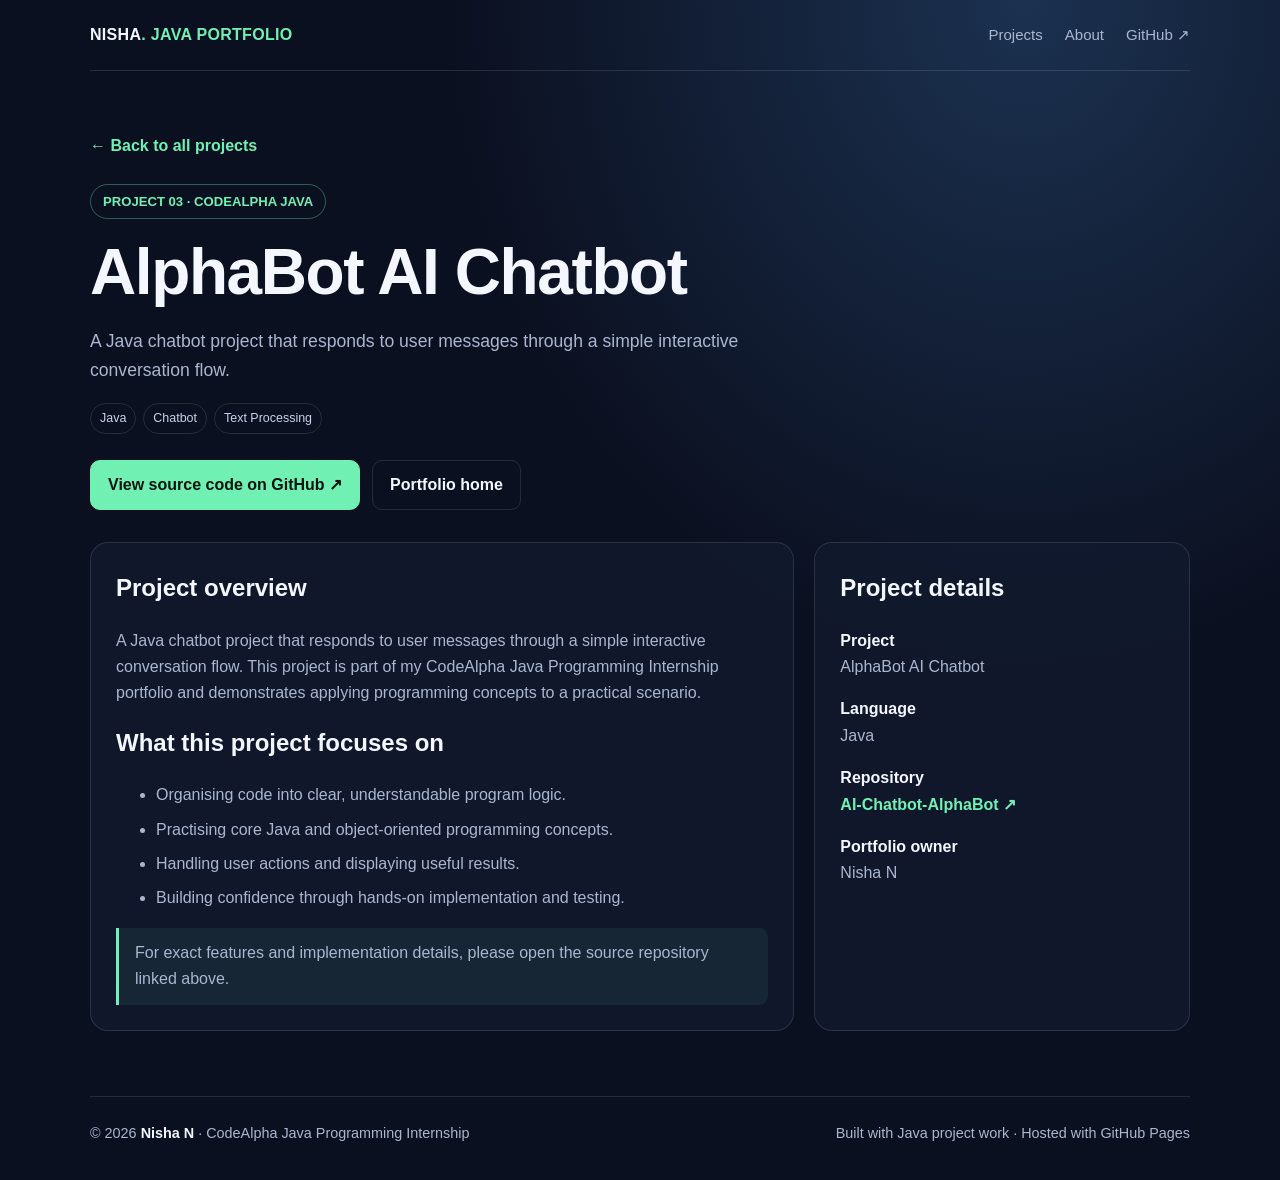
==== alphabot-chatbot.html @ f7e3fd38 "Add files via upload" ====
<!doctype html><html lang="en"><head><meta charset="utf-8"><meta name="viewport" content="width=device-width, initial-scale=1"><meta name="description" content="AlphaBot AI Chatbot - Nisha N's CodeAlpha Java project."><title>AlphaBot AI Chatbot | Nisha N</title><link rel="stylesheet" href="style.css"></head><body><header class="wrap nav"><a class="brand" href="index.html">NISHA<span>.</span> <span>JAVA PORTFOLIO</span></a><nav class="navlinks"><a href="index.html#projects">Projects</a><a href="index.html#about">About</a><a href="https://github.com/nishaediga193-tech" target="_blank" rel="noopener">GitHub ↗</a></nav></header><main class="wrap"><section class="detailhero"><a class="back" href="index.html">← Back to all projects</a><div style="margin-top:24px"><span class="eyebrow">PROJECT 03 · CODEALPHA JAVA</span></div><h1>AlphaBot AI Chatbot</h1><p class="lead">A Java chatbot project that responds to user messages through a simple interactive conversation flow.</p><div class="tags"><span class="tag">Java</span><span class="tag">Chatbot</span><span class="tag">Text Processing</span></div><div class="actions"><a class="btn" href="https://github.com/nishaediga193-tech/AI-Chatbot-AlphaBot" target="_blank" rel="noopener">View source code on GitHub ↗</a><a class="btn secondary" href="index.html#projects">Portfolio home</a></div></section><section class="detailgrid"><article class="panel"><h2>Project overview</h2><p class="muted">A Java chatbot project that responds to user messages through a simple interactive conversation flow. This project is part of my CodeAlpha Java Programming Internship portfolio and demonstrates applying programming concepts to a practical scenario.</p><h2>What this project focuses on</h2><ul><li>Organising code into clear, understandable program logic.</li><li>Practising core Java and object-oriented programming concepts.</li><li>Handling user actions and displaying useful results.</li><li>Building confidence through hands-on implementation and testing.</li></ul><div class="notice">For exact features and implementation details, please open the source repository linked above.</div></article><aside class="panel"><h2>Project details</h2><p><strong>Project</strong><br><span class="muted">AlphaBot AI Chatbot</span></p><p><strong>Language</strong><br><span class="muted">Java</span></p><p><strong>Repository</strong><br><a class="textlink" href="https://github.com/nishaediga193-tech/AI-Chatbot-AlphaBot" target="_blank" rel="noopener">AI-Chatbot-AlphaBot ↗</a></p><p><strong>Portfolio owner</strong><br><span class="muted">Nisha N</span></p></aside></section></main><footer class="wrap footer"><div>© 2026 <strong>Nisha N</strong> · CodeAlpha Java Programming Internship</div><div>Built with Java project work · Hosted with GitHub Pages</div></footer></body></html>
---- style.css ----
:root{--bg:#0b1020;--panel:#121a2f;--panel2:#18233d;--text:#f4f7ff;--muted:#aab6d0;--green:#70f0b2;--blue:#8bb7ff;--line:rgba(255,255,255,.11)}*{box-sizing:border-box}html{scroll-behavior:smooth}body{margin:0;background:radial-gradient(ellipse at 80% 0%,#1b3150 0,transparent 40%),var(--bg);color:var(--text);font-family:Inter,Segoe UI,Arial,sans-serif;line-height:1.65}a{color:inherit;text-decoration:none}.wrap{width:min(1100px,92%);margin:auto}.nav{display:flex;justify-content:space-between;align-items:center;padding:22px 0;border-bottom:1px solid var(--line);gap:20px}.brand{font-weight:800;letter-spacing:.3px}.brand span{color:var(--green)}.navlinks{display:flex;gap:22px;color:var(--muted);font-size:.94rem}.navlinks a:hover,.textlink:hover{color:var(--green)}.hero{padding:78px 0 55px;max-width:850px}.eyebrow{display:inline-flex;align-items:center;gap:8px;border:1px solid rgba(112,240,178,.35);color:var(--green);padding:6px 12px;border-radius:99px;font-size:.82rem;font-weight:700}.hero h1{font-size:clamp(2.5rem,6vw,4.8rem);line-height:1.08;letter-spacing:-2px;margin:22px 0}.gradient{background:linear-gradient(90deg,var(--green),var(--blue));-webkit-background-clip:text;background-clip:text;color:transparent}.hero p,.lead{font-size:1.1rem;color:var(--muted);max-width:720px}.actions{display:flex;flex-wrap:wrap;gap:12px;margin-top:26px}.btn{display:inline-flex;align-items:center;justify-content:center;padding:11px 17px;border-radius:10px;background:var(--green);color:#07140f;font-weight:800;border:1px solid var(--green)}.btn.secondary{background:transparent;color:var(--text);border-color:var(--line)}.section{padding:35px 0 65px}.sectionhead{display:flex;justify-content:space-between;align-items:end;gap:18px;margin-bottom:22px}.section h2{font-size:1.8rem;margin:0}.muted{color:var(--muted)}.grid{display:grid;grid-template-columns:repeat(2,minmax(0,1fr));gap:18px}.card{padding:25px;border:1px solid var(--line);border-radius:18px;background:linear-gradient(145deg,rgba(24,35,61,.92),rgba(18,26,47,.92));transition:transform .2s,border-color .2s}.card:hover{transform:translateY(-4px);border-color:rgba(112,240,178,.5)}.num{font-size:.8rem;color:var(--green);font-weight:800;letter-spacing:1px}.card h3{font-size:1.35rem;margin:9px 0}.card p{color:var(--muted);margin:0 0 17px}.tags{display:flex;flex-wrap:wrap;gap:7px;margin:18px 0}.tag{font-size:.78rem;border:1px solid var(--line);border-radius:99px;padding:4px 9px;color:#c7d2e9}.textlink{color:var(--green);font-weight:700}.about{display:grid;grid-template-columns:1.1fr .9fr;gap:28px;align-items:start}.aboutbox{border:1px solid var(--line);border-radius:18px;padding:24px;background:rgba(18,26,47,.7)}.aboutbox h3{margin-top:0}.detailhero{padding:62px 0 32px}.detailhero h1{font-size:clamp(2.4rem,5vw,4rem);line-height:1.12;letter-spacing:-1.4px;margin:18px 0}.detailgrid{display:grid;grid-template-columns:1.5fr .8fr;gap:20px;padding-bottom:65px}.panel{border:1px solid var(--line);border-radius:18px;padding:25px;background:rgba(18,26,47,.82)}.panel h2{margin-top:0}.panel li{margin:8px 0;color:var(--muted)}.back{color:var(--green);font-weight:700}.notice{border-left:3px solid var(--green);padding:12px 16px;background:rgba(112,240,178,.07);color:var(--muted);border-radius:0 9px 9px 0}.footer{border-top:1px solid var(--line);padding:25px 0 35px;color:var(--muted);font-size:.9rem;display:flex;justify-content:space-between;gap:15px;flex-wrap:wrap}.footer strong{color:var(--text)}@media(max-width:720px){.nav{align-items:flex-start;flex-direction:column}.navlinks{gap:14px;flex-wrap:wrap}.hero{padding-top:52px}.grid,.about,.detailgrid{grid-template-columns:1fr}.sectionhead{align-items:start;flex-direction:column}.card,.panel{padding:21px}}
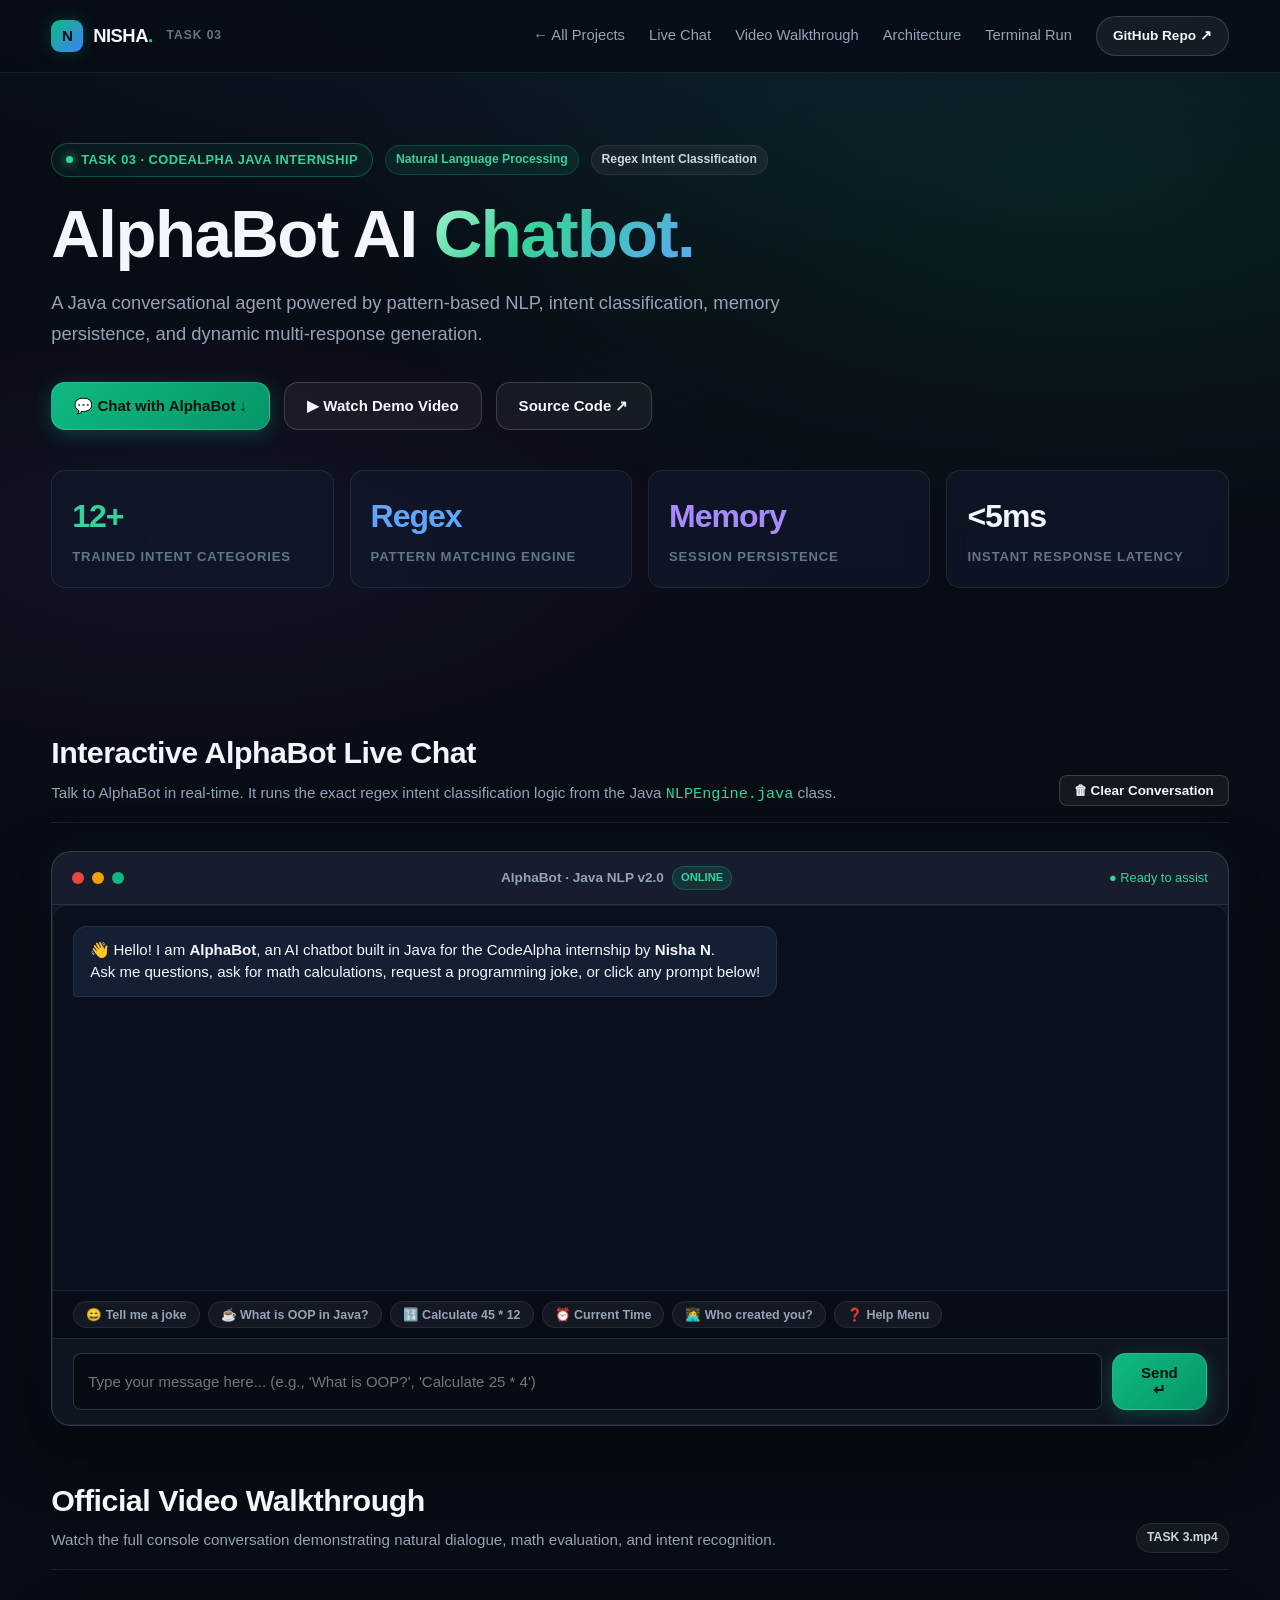
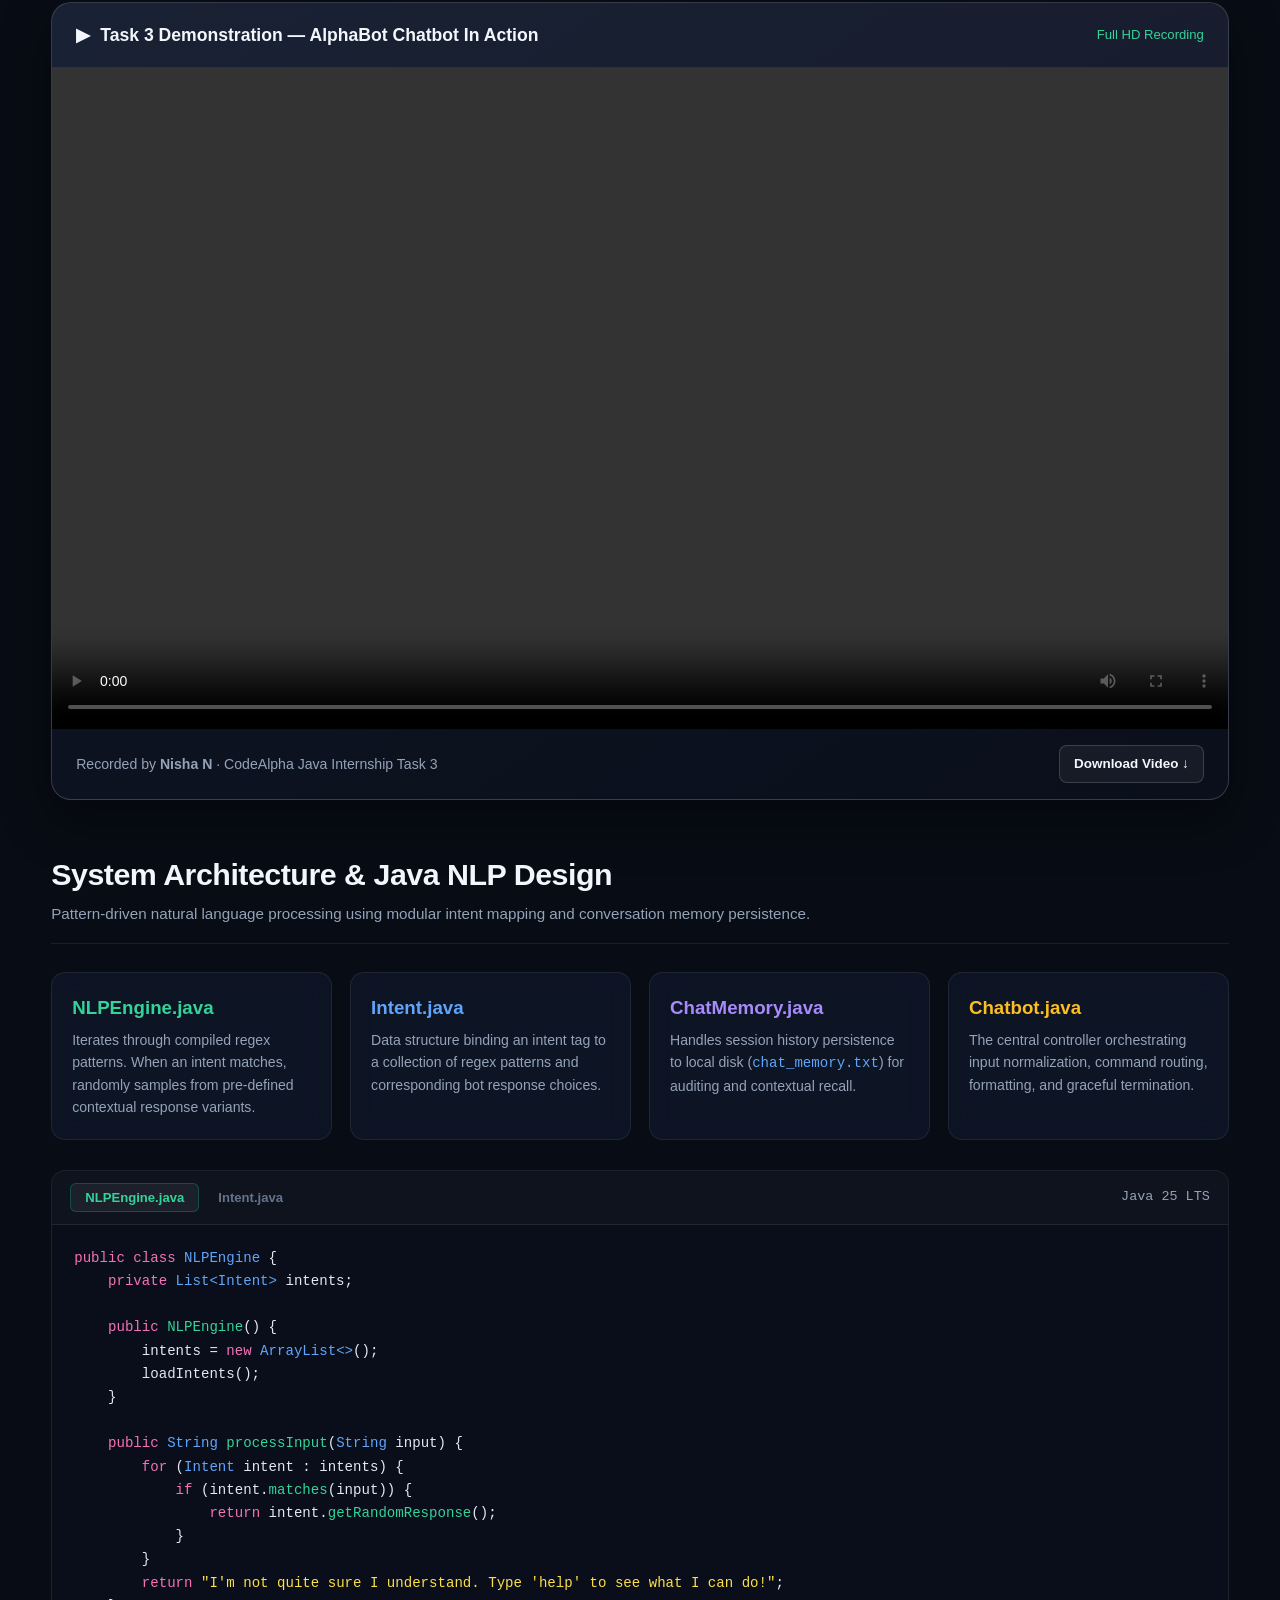
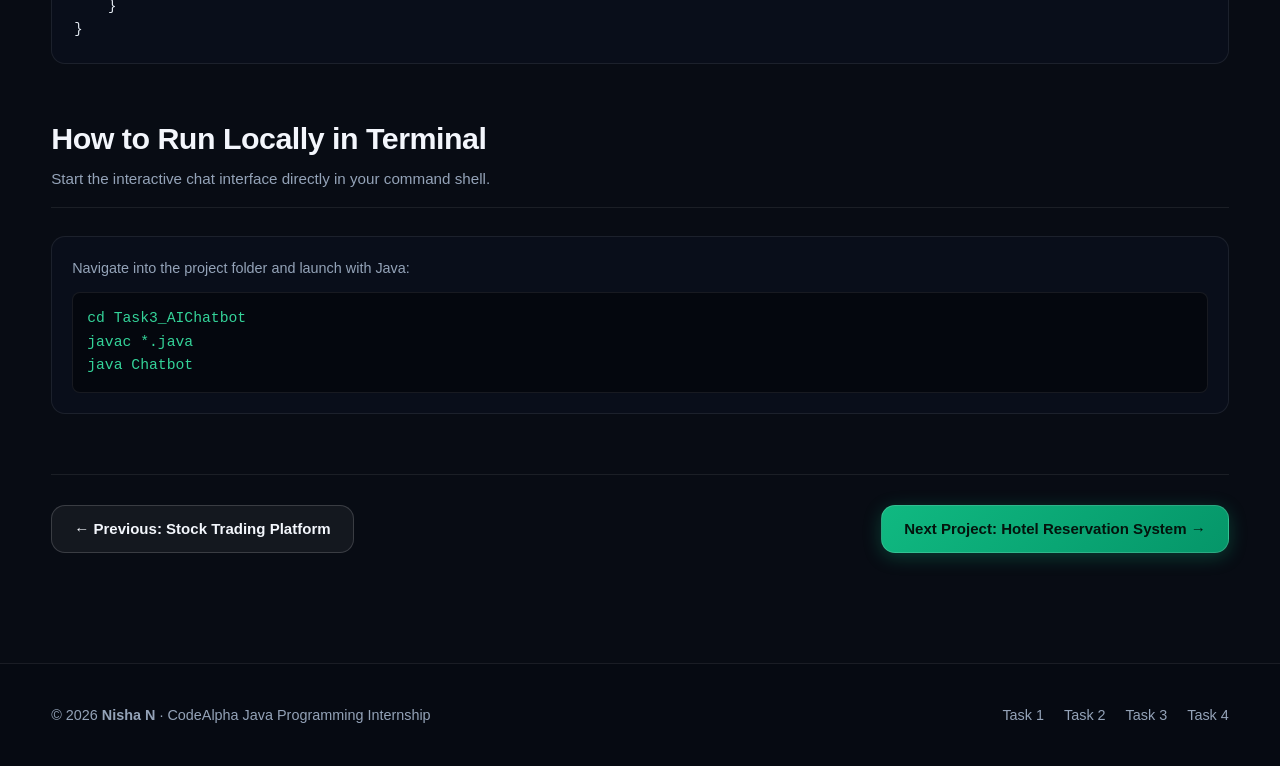
==== commit 6c3a93e7: "Upgrade portfolio with interactive suites, input/output controls, and custom favicon" ====
--- a/alphabot-chatbot.html
+++ b/alphabot-chatbot.html
@@ -1 +1,435 @@
-<!doctype html><html lang="en"><head><meta charset="utf-8"><meta name="viewport" content="width=device-width, initial-scale=1"><meta name="description" content="AlphaBot AI Chatbot - Nisha N's CodeAlpha Java project."><title>AlphaBot AI Chatbot | Nisha N</title><link rel="stylesheet" href="style.css"></head><body><header class="wrap nav"><a class="brand" href="index.html">NISHA<span>.</span> <span>JAVA PORTFOLIO</span></a><nav class="navlinks"><a href="index.html#projects">Projects</a><a href="index.html#about">About</a><a href="https://github.com/nishaediga193-tech" target="_blank" rel="noopener">GitHub ↗</a></nav></header><main class="wrap"><section class="detailhero"><a class="back" href="index.html">← Back to all projects</a><div style="margin-top:24px"><span class="eyebrow">PROJECT 03 · CODEALPHA JAVA</span></div><h1>AlphaBot AI Chatbot</h1><p class="lead">A Java chatbot project that responds to user messages through a simple interactive conversation flow.</p><div class="tags"><span class="tag">Java</span><span class="tag">Chatbot</span><span class="tag">Text Processing</span></div><div class="actions"><a class="btn" href="https://github.com/nishaediga193-tech/AI-Chatbot-AlphaBot" target="_blank" rel="noopener">View source code on GitHub ↗</a><a class="btn secondary" href="index.html#projects">Portfolio home</a></div></section><section class="detailgrid"><article class="panel"><h2>Project overview</h2><p class="muted">A Java chatbot project that responds to user messages through a simple interactive conversation flow. This project is part of my CodeAlpha Java Programming Internship portfolio and demonstrates applying programming concepts to a practical scenario.</p><h2>What this project focuses on</h2><ul><li>Organising code into clear, understandable program logic.</li><li>Practising core Java and object-oriented programming concepts.</li><li>Handling user actions and displaying useful results.</li><li>Building confidence through hands-on implementation and testing.</li></ul><div class="notice">For exact features and implementation details, please open the source repository linked above.</div></article><aside class="panel"><h2>Project details</h2><p><strong>Project</strong><br><span class="muted">AlphaBot AI Chatbot</span></p><p><strong>Language</strong><br><span class="muted">Java</span></p><p><strong>Repository</strong><br><a class="textlink" href="https://github.com/nishaediga193-tech/AI-Chatbot-AlphaBot" target="_blank" rel="noopener">AI-Chatbot-AlphaBot ↗</a></p><p><strong>Portfolio owner</strong><br><span class="muted">Nisha N</span></p></aside></section></main><footer class="wrap footer"><div>© 2026 <strong>Nisha N</strong> · CodeAlpha Java Programming Internship</div><div>Built with Java project work · Hosted with GitHub Pages</div></footer></body></html>+<!doctype html>
+<html lang="en">
+<head>
+  <meta charset="utf-8">
+  <meta name="viewport" content="width=device-width, initial-scale=1">
+  <meta name="description" content="AlphaBot AI Chatbot - Nisha N's CodeAlpha Java Project. Rule-based natural language processing, regex intent classification, and live chat simulation.">
+  <title>AlphaBot AI Chatbot | Nisha N - CodeAlpha Java</title>
+  <link rel="stylesheet" href="style.css">
+  <link rel="icon" type="image/x-icon" href="favicon.ico">
+</head>
+<body>
+
+  <!-- NAVIGATION -->
+  <header class="nav-wrap">
+    <div class="wrap nav">
+      <a class="brand" href="index.html">
+        <span class="brand-badge">N</span>
+        <span>NISHA<span class="accent">.</span></span>
+        <span class="subtag">Task 03</span>
+      </a>
+      <nav class="navlinks">
+        <a href="index.html">← All Projects</a>
+        <a href="#demo">Live Chat</a>
+        <a href="#video">Video Walkthrough</a>
+        <a href="#architecture">Architecture</a>
+        <a href="#terminal">Terminal Run</a>
+        <a href="https://github.com/nishaediga193-tech/AI-Chatbot-AlphaBot" target="_blank" rel="noopener" class="nav-cta">GitHub Repo ↗</a>
+      </nav>
+    </div>
+  </header>
+
+  <main class="wrap">
+    <!-- HERO -->
+    <section class="hero">
+      <div style="display:flex; align-items:center; gap:12px; flex-wrap:wrap;">
+        <span class="eyebrow"><span class="pulse-dot"></span> TASK 03 · CODEALPHA JAVA INTERNSHIP</span>
+        <span class="tag primary">Natural Language Processing</span>
+        <span class="tag">Regex Intent Classification</span>
+      </div>
+      <h1>AlphaBot AI <span class="gradient">Chatbot.</span></h1>
+      <p class="lead">
+        A Java conversational agent powered by pattern-based NLP, intent classification, memory persistence, and dynamic multi-response generation.
+      </p>
+
+      <div class="hero-actions">
+        <a class="btn" href="#demo">💬 Chat with AlphaBot ↓</a>
+        <a class="btn secondary" href="#video">▶ Watch Demo Video</a>
+        <a class="btn secondary" href="https://github.com/nishaediga193-tech/AI-Chatbot-AlphaBot" target="_blank" rel="noopener">Source Code ↗</a>
+      </div>
+
+      <!-- KEY HIGHLIGHT STATS -->
+      <div class="stats-grid">
+        <div class="stat-card">
+          <div class="stat-num highlight">12+</div>
+          <div class="stat-label">Trained Intent Categories</div>
+        </div>
+        <div class="stat-card">
+          <div class="stat-num blue">Regex</div>
+          <div class="stat-label">Pattern Matching Engine</div>
+        </div>
+        <div class="stat-card">
+          <div class="stat-num purple">Memory</div>
+          <div class="stat-label">Session Persistence</div>
+        </div>
+        <div class="stat-card">
+          <div class="stat-num">&lt;5ms</div>
+          <div class="stat-label">Instant Response Latency</div>
+        </div>
+      </div>
+    </section>
+
+    <!-- LIVE INTERACTIVE CHATBOT APP -->
+    <section class="demo-section" id="demo">
+      <div class="section-head">
+        <div>
+          <h2>Interactive AlphaBot Live Chat</h2>
+          <p>Talk to AlphaBot in real-time. It runs the exact regex intent classification logic from the Java <code style="color:var(--primary-light);">NLPEngine.java</code> class.</p>
+        </div>
+        <button class="btn secondary sm" onclick="clearChat()">🗑 Clear Conversation</button>
+      </div>
+
+      <div class="demo-window">
+        <div class="demo-titlebar">
+          <div class="demo-dots">
+            <span class="dot red"></span>
+            <span class="dot yellow"></span>
+            <span class="dot green"></span>
+          </div>
+          <div class="demo-title">
+            <span>AlphaBot · Java NLP v2.0</span>
+            <span class="demo-badge">ONLINE</span>
+          </div>
+          <div style="font-size:0.8rem; color:#34d399;">● Ready to assist</div>
+        </div>
+
+        <div class="demo-body" style="padding:0;">
+          <div class="chat-window">
+            <!-- CHAT MESSAGES CONTAINER -->
+            <div class="chat-messages" id="chatMessages">
+              <div class="chat-bubble bot">
+                👋 Hello! I am <strong>AlphaBot</strong>, an AI chatbot built in Java for the CodeAlpha internship by <strong>Nisha N</strong>.<br>
+                Ask me questions, ask for math calculations, request a programming joke, or click any prompt below!
+              </div>
+            </div>
+
+            <!-- QUICK SUGGESTIONS CHIPS -->
+            <div class="chat-chips">
+              <button class="chip-btn" onclick="sendPrompt('Tell me a joke')">😄 Tell me a joke</button>
+              <button class="chip-btn" onclick="sendPrompt('What is OOP in Java?')">☕ What is OOP in Java?</button>
+              <button class="chip-btn" onclick="sendPrompt('Calculate 45 * 12')">🔢 Calculate 45 * 12</button>
+              <button class="chip-btn" onclick="sendPrompt('What time is it?')">⏰ Current Time</button>
+              <button class="chip-btn" onclick="sendPrompt('Who created you?')">👩‍💻 Who created you?</button>
+              <button class="chip-btn" onclick="sendPrompt('help')">❓ Help Menu</button>
+            </div>
+
+            <!-- CHAT INPUT -->
+            <form class="chat-input-bar" id="chatForm" onsubmit="event.preventDefault(); handleSend();">
+              <input type="text" id="userInput" class="form-control" placeholder="Type your message here... (e.g., 'What is OOP?', 'Calculate 25 * 4')" autocomplete="off" required>
+              <button type="submit" class="btn" style="padding: 10px 22px;">Send ↵</button>
+            </form>
+          </div>
+        </div>
+      </div>
+    </section>
+
+    <!-- VIDEO DEMO SHOWCASE -->
+    <section class="demo-section" id="video">
+      <div class="section-head">
+        <div>
+          <h2>Official Video Walkthrough</h2>
+          <p>Watch the full console conversation demonstrating natural dialogue, math evaluation, and intent recognition.</p>
+        </div>
+        <span class="tag">TASK 3.mp4</span>
+      </div>
+
+      <div class="video-card">
+        <div class="video-header">
+          <h3><span>▶</span> Task 3 Demonstration — AlphaBot Chatbot In Action</h3>
+          <span style="font-size:0.82rem; color:var(--primary-light);">Full HD Recording</span>
+        </div>
+        <div class="video-player-box">
+          <video controls preload="metadata">
+            <source src="TASK 3.mp4" type="video/mp4">
+            Your browser does not support the video tag.
+          </video>
+        </div>
+        <div class="video-footer">
+          <div>Recorded by <strong>Nisha N</strong> · CodeAlpha Java Internship Task 3</div>
+          <a href="TASK 3.mp4" download class="btn secondary sm">Download Video ↓</a>
+        </div>
+      </div>
+    </section>
+
+    <!-- CODE ARCHITECTURE & SYSTEM DESIGN -->
+    <section class="demo-section" id="architecture">
+      <div class="section-head">
+        <div>
+          <h2>System Architecture & Java NLP Design</h2>
+          <p>Pattern-driven natural language processing using modular intent mapping and conversation memory persistence.</p>
+        </div>
+      </div>
+
+      <div style="display:grid; grid-template-columns:repeat(auto-fit, minmax(260px, 1fr)); gap:18px; margin-bottom:30px;">
+        <div class="stat-card">
+          <h3 style="color:var(--primary-light); margin-bottom:6px;">NLPEngine.java</h3>
+          <p style="color:var(--text-muted); font-size:0.88rem;">
+            Iterates through compiled regex patterns. When an intent matches, randomly samples from pre-defined contextual response variants.
+          </p>
+        </div>
+        <div class="stat-card">
+          <h3 style="color:#60a5fa; margin-bottom:6px;">Intent.java</h3>
+          <p style="color:var(--text-muted); font-size:0.88rem;">
+            Data structure binding an intent tag to a collection of regex patterns and corresponding bot response choices.
+          </p>
+        </div>
+        <div class="stat-card">
+          <h3 style="color:#a78bfa; margin-bottom:6px;">ChatMemory.java</h3>
+          <p style="color:var(--text-muted); font-size:0.88rem;">
+            Handles session history persistence to local disk (<code style="color:#60a5fa;">chat_memory.txt</code>) for auditing and contextual recall.
+          </p>
+        </div>
+        <div class="stat-card">
+          <h3 style="color:#fbbf24; margin-bottom:6px;">Chatbot.java</h3>
+          <p style="color:var(--text-muted); font-size:0.88rem;">
+            The central controller orchestrating input normalization, command routing, formatting, and graceful termination.
+          </p>
+        </div>
+      </div>
+
+      <!-- CODE EXPLORER TABS -->
+      <div class="code-panel">
+        <div class="code-header">
+          <div class="code-tabs">
+            <button class="code-tab active" onclick="switchCode('nlp')">NLPEngine.java</button>
+            <button class="code-tab" onclick="switchCode('intent')">Intent.java</button>
+          </div>
+          <span>Java 25 LTS</span>
+        </div>
+        <pre class="code-block" id="codeDisplay"><span class="kw">public class</span> <span class="type">NLPEngine</span> {
+    <span class="kw">private</span> <span class="type">List&lt;Intent&gt;</span> intents;
+
+    <span class="kw">public</span> <span class="fn">NLPEngine</span>() {
+        intents = <span class="kw">new</span> <span class="type">ArrayList&lt;&gt;</span>();
+        loadIntents();
+    }
+
+    <span class="kw">public</span> <span class="type">String</span> <span class="fn">processInput</span>(<span class="type">String</span> input) {
+        <span class="kw">for</span> (<span class="type">Intent</span> intent : intents) {
+            <span class="kw">if</span> (intent.<span class="fn">matches</span>(input)) {
+                <span class="kw">return</span> intent.<span class="fn">getRandomResponse</span>();
+            }
+        }
+        <span class="kw">return</span> <span class="str">"I'm not quite sure I understand. Type 'help' to see what I can do!"</span>;
+    }
+}</pre>
+      </div>
+    </section>
+
+    <!-- TERMINAL RUN GUIDE -->
+    <section class="demo-section" id="terminal">
+      <div class="section-head">
+        <div>
+          <h2>How to Run Locally in Terminal</h2>
+          <p>Start the interactive chat interface directly in your command shell.</p>
+        </div>
+      </div>
+
+      <div style="background:#090e1a; border:1px solid var(--line); border-radius:var(--radius-md); padding:20px;">
+        <p style="color:var(--text-muted); font-size:0.9rem; margin-bottom:12px;">Navigate into the project folder and launch with Java:</p>
+        <pre style="background:#04070e; padding:14px; border-radius:8px; border:1px solid var(--line); color:#34d399; font-family:var(--font-mono); font-size:0.92rem; overflow-x:auto;">
+cd Task3_AIChatbot
+javac *.java
+java Chatbot</pre>
+      </div>
+    </section>
+
+    <!-- PROJECT NAVIGATOR -->
+    <div style="display:flex; justify-content:space-between; align-items:center; padding:30px 0; border-top:1px solid var(--line); margin-top:60px; flex-wrap:wrap; gap:16px;">
+      <a href="stock-trading-platform.html" class="btn secondary">← Previous: Stock Trading Platform</a>
+      <a href="hotel-reservation.html" class="btn">Next Project: Hotel Reservation System →</a>
+    </div>
+  </main>
+
+  <!-- FOOTER -->
+  <footer class="footer-wrap">
+    <div class="wrap footer-content">
+      <div>
+        © 2026 <strong>Nisha N</strong> · CodeAlpha Java Programming Internship
+      </div>
+      <div class="footer-nav">
+        <a href="student-grade-tracker.html">Task 1</a>
+        <a href="stock-trading-platform.html">Task 2</a>
+        <a href="alphabot-chatbot.html">Task 3</a>
+        <a href="hotel-reservation.html">Task 4</a>
+      </div>
+    </div>
+  </footer>
+
+  <!-- SCRIPT ENGINE -->
+  <script>
+    const jokes = [
+      "Why do Java programmers wear glasses? Because they don't C#! 🤓",
+      "There are 10 types of people in the world: those who understand binary, and those who don't. 💻",
+      "A SQL query walks into a bar, walks up to two tables and asks: 'Can I join you?' 🍺",
+      "Why did the developer go broke? Because he used up all his cache! 💸",
+      "Debugging: Being the detective in a crime movie where you are also the murderer. 🕵️"
+    ];
+
+    function getBotReply(input) {
+      const text = input.trim().toLowerCase();
+
+      // Math calculations e.g. "calculate 50 * 2" or "10 + 20"
+      const mathMatch = text.match(/(?:calculate|calc|what is)?\s*(\d+(?:\.\d+)?)\s*([\+\-\*\/])\s*(\d+(?:\.\d+)?)/i);
+      if (mathMatch) {
+        const a = parseFloat(mathMatch[1]);
+        const op = mathMatch[2];
+        const b = parseFloat(mathMatch[3]);
+        let res = 0;
+        if (op === '+') res = a + b;
+        else if (op === '-') res = a - b;
+        else if (op === '*') res = a * b;
+        else if (op === '/') res = b !== 0 ? (a / b) : 'Error: Division by zero';
+        return `🔢 Calculation result: <strong>${a} ${op} ${b} = ${typeof res === 'number' ? res.toFixed(2).replace(/\.00$/, '') : res}</strong>`;
+      }
+
+      // Greetings
+      if (/\b(hello|hi|hey|greetings|good morning|good evening|good afternoon)\b/i.test(text)) {
+        const replies = [
+          "Hello! 👋 How can I help you today?",
+          "Hi there! What's on your mind?",
+          "Hey! Great to see you. How can I assist you with Java today?"
+        ];
+        return replies[Math.floor(Math.random() * replies.length)];
+      }
+
+      // Farewell
+      if (/\b(bye|goodbye|see you|see ya|take care|exit|quit)\b/i.test(text)) {
+        return "Goodbye! Have an amazing day! Take care and happy coding! 😊👋";
+      }
+
+      // How are you
+      if (/how are you|how do you do|how is it going|what's up|whats up/i.test(text)) {
+        return "I'm running smoothly at 100% efficiency! Thanks for asking. How are you doing today? 😊";
+      }
+
+      // Name / Identity
+      if (/what is your name|who are you|your name|what('s| is) your name/i.test(text)) {
+        return "I'm <strong>AlphaBot 🤖</strong> — an intelligent Java NLP chatbot created for the CodeAlpha internship!";
+      }
+
+      // Creator
+      if (/who (made|created|built|developed) you|creator|author/i.test(text)) {
+        return "I was built with ❤️ by <strong>Nisha N</strong> as part of the <strong>CodeAlpha Java Programming Internship</strong>!";
+      }
+
+      // Time
+      if (/what time|time is it|current time/i.test(text)) {
+        return `⏰ The current system time is: <strong>${new Date().toLocaleTimeString()}</strong>`;
+      }
+
+      // Date
+      if (/what date|today's date|current date|what day is it/i.test(text)) {
+        return `📅 Today is: <strong>${new Date().toLocaleDateString(undefined, { weekday: 'long', year: 'numeric', month: 'long', day: 'numeric' })}</strong>`;
+      }
+
+      // Joke
+      if (/joke|make me laugh|funny/i.test(text)) {
+        return jokes[Math.floor(Math.random() * jokes.length)];
+      }
+
+      // Java questions
+      if (/what is oop|object oriented/i.test(text)) {
+        return "💡 <strong>Object-Oriented Programming (OOP)</strong> is a paradigm organized around objects rather than actions. The 4 core pillars in Java are: <strong>Encapsulation</strong>, <strong>Inheritance</strong>, <strong>Polymorphism</strong>, and <strong>Abstraction</strong>.";
+      }
+
+      if (/what is java|why java/i.test(text)) {
+        return "☕ <strong>Java</strong> is a high-level, class-based, object-oriented programming language designed to have as few implementation dependencies as possible (Write Once, Run Anywhere - WORA).";
+      }
+
+      // Help
+      if (/help|features|commands|what can you do/i.test(text)) {
+        return `📋 <strong>AlphaBot Capabilities:</strong><br>
+        • Conversational dialogue & greetings<br>
+        • Math calculations (e.g. <em>"Calculate 45 * 12"</em>)<br>
+        • Programming jokes (<em>"Tell me a joke"</em>)<br>
+        • Live time & date (<em>"What time is it?"</em>)<br>
+        • Java & OOP explanations (<em>"What is OOP?"</em>)<br>
+        • Creator information (<em>"Who created you?"</em>)`;
+      }
+
+      // Fallback
+      return "I'm not quite sure about that one yet! 🤔 Try asking <em>'What is OOP?'</em>, <em>'Calculate 25 * 4'</em>, <em>'Tell me a joke'</em>, or type <strong>'help'</strong> for all commands.";
+    }
+
+    function handleSend() {
+      const input = document.getElementById("userInput");
+      const msg = input.value.trim();
+      if (!msg) return;
+
+      appendBubble(msg, "user");
+      input.value = "";
+
+      // Simulate typing delay
+      setTimeout(() => {
+        const reply = getBotReply(msg);
+        appendBubble(reply, "bot");
+      }, 350);
+    }
+
+    function sendPrompt(prompt) {
+      appendBubble(prompt, "user");
+      setTimeout(() => {
+        const reply = getBotReply(prompt);
+        appendBubble(reply, "bot");
+      }, 300);
+    }
+
+    function appendBubble(text, sender) {
+      const container = document.getElementById("chatMessages");
+      const bubble = document.createElement("div");
+      bubble.className = `chat-bubble ${sender}`;
+      bubble.innerHTML = text;
+      container.appendChild(bubble);
+      container.scrollTop = container.scrollHeight;
+    }
+
+    function clearChat() {
+      const container = document.getElementById("chatMessages");
+      container.innerHTML = `
+        <div class="chat-bubble bot">
+          Chat cleared! Session refreshed. How can I assist you now?
+        </div>
+      `;
+    }
+
+    const codeSnippets = {
+      nlp: `<span class="kw">public class</span> <span class="type">NLPEngine</span> {
+    <span class="kw">private</span> <span class="type">List&lt;Intent&gt;</span> intents;
+
+    <span class="kw">public</span> <span class="fn">NLPEngine</span>() {
+        intents = <span class="kw">new</span> <span class="type">ArrayList&lt;&gt;</span>();
+        loadIntents();
+    }
+
+    <span class="kw">public</span> <span class="type">String</span> <span class="fn">processInput</span>(<span class="type">String</span> input) {
+        <span class="kw">for</span> (<span class="type">Intent</span> intent : intents) {
+            <span class="kw">if</span> (intent.<span class="fn">matches</span>(input)) {
+                <span class="kw">return</span> intent.<span class="fn">getRandomResponse</span>();
+            }
+        }
+        <span class="kw">return</span> <span class="str">"I'm not quite sure I understand. Type 'help' to see what I can do!"</span>;
+    }
+}`,
+      intent: `<span class="kw">public class</span> <span class="type">Intent</span> {
+    <span class="kw">private</span> <span class="type">String</span> name;
+    <span class="kw">private</span> <span class="type">List&lt;String&gt;</span> patterns;
+    <span class="kw">private</span> <span class="type">List&lt;String&gt;</span> responses;
+
+    <span class="kw">public boolean</span> <span class="fn">matches</span>(<span class="type">String</span> input) {
+        <span class="kw">for</span> (<span class="type">String</span> p : patterns) {
+            <span class="kw">if</span> (input.<span class="fn">toLowerCase</span>().<span class="fn">matches</span>(<span class="str">".*"</span> + p + <span class="str">".*"</span>)) <span class="kw">return true</span>;
+        }
+        <span class="kw">return false</span>;
+    }
+}`
+    };
+
+    function switchCode(tab) {
+      document.querySelectorAll('.code-tab').forEach(b => b.classList.remove('active'));
+      event.target.classList.add('active');
+      document.getElementById('codeDisplay').innerHTML = codeSnippets[tab];
+    }
+  </script>
+</body>
+</html>
--- a/style.css
+++ b/style.css
@@ -1 +1,1063 @@
-:root{--bg:#0b1020;--panel:#121a2f;--panel2:#18233d;--text:#f4f7ff;--muted:#aab6d0;--green:#70f0b2;--blue:#8bb7ff;--line:rgba(255,255,255,.11)}*{box-sizing:border-box}html{scroll-behavior:smooth}body{margin:0;background:radial-gradient(ellipse at 80% 0%,#1b3150 0,transparent 40%),var(--bg);color:var(--text);font-family:Inter,Segoe UI,Arial,sans-serif;line-height:1.65}a{color:inherit;text-decoration:none}.wrap{width:min(1100px,92%);margin:auto}.nav{display:flex;justify-content:space-between;align-items:center;padding:22px 0;border-bottom:1px solid var(--line);gap:20px}.brand{font-weight:800;letter-spacing:.3px}.brand span{color:var(--green)}.navlinks{display:flex;gap:22px;color:var(--muted);font-size:.94rem}.navlinks a:hover,.textlink:hover{color:var(--green)}.hero{padding:78px 0 55px;max-width:850px}.eyebrow{display:inline-flex;align-items:center;gap:8px;border:1px solid rgba(112,240,178,.35);color:var(--green);padding:6px 12px;border-radius:99px;font-size:.82rem;font-weight:700}.hero h1{font-size:clamp(2.5rem,6vw,4.8rem);line-height:1.08;letter-spacing:-2px;margin:22px 0}.gradient{background:linear-gradient(90deg,var(--green),var(--blue));-webkit-background-clip:text;background-clip:text;color:transparent}.hero p,.lead{font-size:1.1rem;color:var(--muted);max-width:720px}.actions{display:flex;flex-wrap:wrap;gap:12px;margin-top:26px}.btn{display:inline-flex;align-items:center;justify-content:center;padding:11px 17px;border-radius:10px;background:var(--green);color:#07140f;font-weight:800;border:1px solid var(--green)}.btn.secondary{background:transparent;color:var(--text);border-color:var(--line)}.section{padding:35px 0 65px}.sectionhead{display:flex;justify-content:space-between;align-items:end;gap:18px;margin-bottom:22px}.section h2{font-size:1.8rem;margin:0}.muted{color:var(--muted)}.grid{display:grid;grid-template-columns:repeat(2,minmax(0,1fr));gap:18px}.card{padding:25px;border:1px solid var(--line);border-radius:18px;background:linear-gradient(145deg,rgba(24,35,61,.92),rgba(18,26,47,.92));transition:transform .2s,border-color .2s}.card:hover{transform:translateY(-4px);border-color:rgba(112,240,178,.5)}.num{font-size:.8rem;color:var(--green);font-weight:800;letter-spacing:1px}.card h3{font-size:1.35rem;margin:9px 0}.card p{color:var(--muted);margin:0 0 17px}.tags{display:flex;flex-wrap:wrap;gap:7px;margin:18px 0}.tag{font-size:.78rem;border:1px solid var(--line);border-radius:99px;padding:4px 9px;color:#c7d2e9}.textlink{color:var(--green);font-weight:700}.about{display:grid;grid-template-columns:1.1fr .9fr;gap:28px;align-items:start}.aboutbox{border:1px solid var(--line);border-radius:18px;padding:24px;background:rgba(18,26,47,.7)}.aboutbox h3{margin-top:0}.detailhero{padding:62px 0 32px}.detailhero h1{font-size:clamp(2.4rem,5vw,4rem);line-height:1.12;letter-spacing:-1.4px;margin:18px 0}.detailgrid{display:grid;grid-template-columns:1.5fr .8fr;gap:20px;padding-bottom:65px}.panel{border:1px solid var(--line);border-radius:18px;padding:25px;background:rgba(18,26,47,.82)}.panel h2{margin-top:0}.panel li{margin:8px 0;color:var(--muted)}.back{color:var(--green);font-weight:700}.notice{border-left:3px solid var(--green);padding:12px 16px;background:rgba(112,240,178,.07);color:var(--muted);border-radius:0 9px 9px 0}.footer{border-top:1px solid var(--line);padding:25px 0 35px;color:var(--muted);font-size:.9rem;display:flex;justify-content:space-between;gap:15px;flex-wrap:wrap}.footer strong{color:var(--text)}@media(max-width:720px){.nav{align-items:flex-start;flex-direction:column}.navlinks{gap:14px;flex-wrap:wrap}.hero{padding-top:52px}.grid,.about,.detailgrid{grid-template-columns:1fr}.sectionhead{align-items:start;flex-direction:column}.card,.panel{padding:21px}}+:root {
+  --bg: #080c14;
+  --bg-secondary: #0d1322;
+  --panel: #121a2d;
+  --panel-hover: #17223b;
+  --panel-card: rgba(18, 26, 45, 0.78);
+  --panel-glass: rgba(18, 26, 45, 0.65);
+  --text: #f3f6fc;
+  --text-muted: #94a3b8;
+  --text-dim: #64748b;
+  --line: rgba(255, 255, 255, 0.08);
+  --line-strong: rgba(255, 255, 255, 0.16);
+  --primary: #10b981;
+  --primary-light: #34d399;
+  --primary-glow: rgba(16, 185, 129, 0.25);
+  --blue: #3b82f6;
+  --blue-light: #60a5fa;
+  --purple: #8b5cf6;
+  --purple-light: #a78bfa;
+  --amber: #f59e0b;
+  --red: #ef4444;
+  --radius-sm: 8px;
+  --radius-md: 14px;
+  --radius-lg: 20px;
+  --radius-full: 9999px;
+  --font-sans: 'Inter', -apple-system, BlinkMacSystemFont, 'Segoe UI', Roboto, Helvetica, Arial, sans-serif;
+  --font-mono: 'JetBrains Mono', 'Fira Code', Consolas, Monaco, monospace;
+}
+
+* {
+  box-sizing: border-box;
+  margin: 0;
+  padding: 0;
+}
+
+html {
+  scroll-behavior: smooth;
+  color-scheme: dark;
+}
+
+body {
+  background-color: var(--bg);
+  background-image: 
+    radial-gradient(ellipse 80% 50% at 50% -20%, rgba(59, 130, 246, 0.15), transparent),
+    radial-gradient(ellipse 60% 40% at 85% 20%, rgba(16, 185, 129, 0.12), transparent),
+    radial-gradient(ellipse 50% 30% at 15% 60%, rgba(139, 92, 246, 0.08), transparent);
+  background-attachment: fixed;
+  color: var(--text);
+  font-family: var(--font-sans);
+  line-height: 1.6;
+  -webkit-font-smoothing: antialiased;
+  min-height: 100vh;
+}
+
+a {
+  color: inherit;
+  text-decoration: none;
+  transition: all 0.2s ease;
+}
+
+.wrap {
+  width: min(1200px, 92%);
+  margin: 0 auto;
+}
+
+/* NAVBAR */
+.nav-wrap {
+  position: sticky;
+  top: 0;
+  z-index: 100;
+  backdrop-filter: blur(16px);
+  -webkit-backdrop-filter: blur(16px);
+  background: rgba(8, 12, 20, 0.85);
+  border-bottom: 1px solid var(--line);
+}
+
+.nav {
+  display: flex;
+  justify-content: space-between;
+  align-items: center;
+  padding: 16px 0;
+  gap: 20px;
+}
+
+.brand {
+  display: flex;
+  align-items: center;
+  gap: 10px;
+  font-weight: 800;
+  font-size: 1.15rem;
+  letter-spacing: -0.5px;
+}
+
+.brand-badge {
+  display: inline-flex;
+  align-items: center;
+  justify-content: center;
+  width: 32px;
+  height: 32px;
+  background: linear-gradient(135deg, var(--primary), var(--blue));
+  color: #050b14;
+  border-radius: 9px;
+  font-weight: 900;
+  font-size: 0.95rem;
+  box-shadow: 0 0 16px var(--primary-glow);
+}
+
+.brand span.accent {
+  color: var(--primary-light);
+}
+
+.brand .subtag {
+  font-size: 0.75rem;
+  font-weight: 600;
+  color: var(--text-dim);
+  text-transform: uppercase;
+  letter-spacing: 1px;
+  margin-left: 4px;
+}
+
+.navlinks {
+  display: flex;
+  align-items: center;
+  gap: 24px;
+  font-size: 0.92rem;
+  font-weight: 500;
+  color: var(--text-muted);
+}
+
+.navlinks a:hover {
+  color: var(--text);
+}
+
+.nav-cta {
+  display: inline-flex;
+  align-items: center;
+  gap: 6px;
+  padding: 8px 16px;
+  border-radius: var(--radius-full);
+  background: rgba(255, 255, 255, 0.06);
+  border: 1px solid var(--line-strong);
+  color: var(--text);
+  font-size: 0.85rem;
+  font-weight: 600;
+}
+
+.nav-cta:hover {
+  background: rgba(255, 255, 255, 0.12);
+  border-color: var(--primary-light);
+  color: var(--primary-light);
+}
+
+/* BUTTONS */
+.btn {
+  display: inline-flex;
+  align-items: center;
+  justify-content: center;
+  gap: 8px;
+  padding: 11px 22px;
+  border-radius: var(--radius-md);
+  background: linear-gradient(135deg, var(--primary), #059669);
+  color: #04140d;
+  font-weight: 700;
+  font-size: 0.94rem;
+  border: 1px solid rgba(255, 255, 255, 0.15);
+  box-shadow: 0 4px 18px rgba(16, 185, 129, 0.28);
+  cursor: pointer;
+  transition: all 0.2s cubic-bezier(0.16, 1, 0.3, 1);
+}
+
+.btn:hover {
+  transform: translateY(-2px);
+  box-shadow: 0 6px 24px rgba(16, 185, 129, 0.4);
+  background: linear-gradient(135deg, var(--primary-light), var(--primary));
+}
+
+.btn.secondary {
+  background: rgba(255, 255, 255, 0.05);
+  color: var(--text);
+  border: 1px solid var(--line-strong);
+  box-shadow: none;
+}
+
+.btn.secondary:hover {
+  background: rgba(255, 255, 255, 0.1);
+  border-color: var(--primary-light);
+  color: var(--primary-light);
+}
+
+.btn.sm {
+  padding: 7px 14px;
+  font-size: 0.84rem;
+  border-radius: var(--radius-sm);
+}
+
+.btn.danger {
+  background: rgba(239, 68, 68, 0.15);
+  border-color: rgba(239, 68, 68, 0.3);
+  color: #fca5a5;
+  box-shadow: none;
+}
+
+.btn.danger:hover {
+  background: var(--red);
+  color: #fff;
+}
+
+/* HERO SECTION */
+.hero {
+  padding: 70px 0 50px;
+}
+
+.eyebrow {
+  display: inline-flex;
+  align-items: center;
+  gap: 8px;
+  border: 1px solid rgba(16, 185, 129, 0.35);
+  background: rgba(16, 185, 129, 0.08);
+  color: var(--primary-light);
+  padding: 6px 14px;
+  border-radius: var(--radius-full);
+  font-size: 0.8rem;
+  font-weight: 700;
+  letter-spacing: 0.5px;
+  text-transform: uppercase;
+}
+
+.pulse-dot {
+  width: 7px;
+  height: 7px;
+  border-radius: 50%;
+  background: var(--primary-light);
+  box-shadow: 0 0 10px var(--primary-light);
+  animation: pulse 2s infinite;
+}
+
+@keyframes pulse {
+  0% { opacity: 0.4; transform: scale(0.9); }
+  50% { opacity: 1; transform: scale(1.2); }
+  100% { opacity: 0.4; transform: scale(0.9); }
+}
+
+.hero h1 {
+  font-size: clamp(2.4rem, 5.5vw, 4.2rem);
+  line-height: 1.1;
+  letter-spacing: -1.5px;
+  margin: 20px 0 16px;
+  font-weight: 800;
+}
+
+.gradient {
+  background: linear-gradient(135deg, #a7f3d0 0%, var(--primary-light) 40%, var(--blue-light) 100%);
+  -webkit-background-clip: text;
+  background-clip: text;
+  color: transparent;
+}
+
+.lead {
+  font-size: 1.15rem;
+  color: var(--text-muted);
+  max-width: 780px;
+  line-height: 1.7;
+}
+
+.hero-actions {
+  display: flex;
+  flex-wrap: wrap;
+  gap: 14px;
+  margin-top: 32px;
+}
+
+/* STATS ROW */
+.stats-grid {
+  display: grid;
+  grid-template-columns: repeat(4, 1fr);
+  gap: 16px;
+  margin: 40px 0;
+}
+
+.stat-card {
+  padding: 20px;
+  background: var(--panel-glass);
+  backdrop-filter: blur(12px);
+  border: 1px solid var(--line);
+  border-radius: var(--radius-md);
+  transition: all 0.2s ease;
+}
+
+.stat-card:hover {
+  border-color: var(--line-strong);
+  transform: translateY(-2px);
+}
+
+.stat-num {
+  font-size: 2rem;
+  font-weight: 800;
+  letter-spacing: -1px;
+  color: var(--text);
+}
+
+.stat-num.highlight {
+  color: var(--primary-light);
+}
+
+.stat-num.blue {
+  color: var(--blue-light);
+}
+
+.stat-num.purple {
+  color: var(--purple-light);
+}
+
+.stat-label {
+  font-size: 0.82rem;
+  color: var(--text-dim);
+  text-transform: uppercase;
+  letter-spacing: 0.8px;
+  font-weight: 600;
+  margin-top: 4px;
+}
+
+/* SECTION HEADERS */
+.section-head {
+  display: flex;
+  justify-content: space-between;
+  align-items: flex-end;
+  gap: 20px;
+  margin-bottom: 28px;
+  border-bottom: 1px solid var(--line);
+  padding-bottom: 16px;
+}
+
+.section-head h2 {
+  font-size: 1.9rem;
+  font-weight: 800;
+  letter-spacing: -0.5px;
+}
+
+.section-head p {
+  color: var(--text-muted);
+  font-size: 0.95rem;
+  margin-top: 4px;
+}
+
+/* PROJECT SHOWCASE CARDS (Index Page) */
+.project-grid {
+  display: grid;
+  grid-template-columns: repeat(2, 1fr);
+  gap: 24px;
+  margin-bottom: 60px;
+}
+
+.project-card {
+  position: relative;
+  background: linear-gradient(160deg, rgba(22, 32, 53, 0.9), rgba(14, 20, 36, 0.95));
+  border: 1px solid var(--line);
+  border-radius: var(--radius-lg);
+  padding: 32px;
+  display: flex;
+  flex-direction: column;
+  transition: all 0.3s cubic-bezier(0.16, 1, 0.3, 1);
+  overflow: hidden;
+}
+
+.project-card::before {
+  content: '';
+  position: absolute;
+  top: 0;
+  left: 0;
+  right: 0;
+  height: 3px;
+  background: linear-gradient(90deg, transparent, var(--line), transparent);
+  transition: all 0.3s ease;
+}
+
+.project-card:hover {
+  transform: translateY(-6px);
+  border-color: rgba(52, 211, 153, 0.35);
+  box-shadow: 0 20px 40px rgba(0, 0, 0, 0.4), 0 0 30px rgba(16, 185, 129, 0.08);
+}
+
+.project-card:hover::before {
+  background: linear-gradient(90deg, var(--primary), var(--blue));
+}
+
+.card-top {
+  display: flex;
+  justify-content: space-between;
+  align-items: center;
+  margin-bottom: 16px;
+}
+
+.card-num {
+  font-size: 0.78rem;
+  font-weight: 800;
+  letter-spacing: 1.5px;
+  color: var(--primary-light);
+  text-transform: uppercase;
+}
+
+.card-badge {
+  font-size: 0.72rem;
+  font-weight: 700;
+  padding: 3px 10px;
+  border-radius: var(--radius-full);
+  background: rgba(255, 255, 255, 0.05);
+  border: 1px solid var(--line);
+  color: var(--text-muted);
+}
+
+.project-card h3 {
+  font-size: 1.55rem;
+  margin-bottom: 12px;
+  font-weight: 800;
+  letter-spacing: -0.5px;
+}
+
+.project-card p {
+  color: var(--text-muted);
+  font-size: 0.96rem;
+  line-height: 1.6;
+  flex-grow: 1;
+  margin-bottom: 20px;
+}
+
+.tag-list {
+  display: flex;
+  flex-wrap: wrap;
+  gap: 8px;
+  margin-bottom: 24px;
+}
+
+.tag {
+  font-size: 0.76rem;
+  font-weight: 600;
+  padding: 4px 10px;
+  border-radius: var(--radius-full);
+  background: rgba(255, 255, 255, 0.05);
+  border: 1px solid var(--line);
+  color: #cbd5e1;
+}
+
+.tag.primary {
+  background: rgba(16, 185, 129, 0.1);
+  border-color: rgba(16, 185, 129, 0.25);
+  color: var(--primary-light);
+}
+
+.card-links {
+  display: flex;
+  align-items: center;
+  gap: 16px;
+  padding-top: 18px;
+  border-top: 1px solid var(--line);
+}
+
+.card-cta {
+  display: inline-flex;
+  align-items: center;
+  gap: 6px;
+  font-weight: 700;
+  font-size: 0.92rem;
+  color: var(--primary-light);
+}
+
+.card-cta:hover {
+  color: #fff;
+  transform: translateX(3px);
+}
+
+.card-repo {
+  color: var(--text-dim);
+  font-size: 0.88rem;
+}
+
+.card-repo:hover {
+  color: var(--text-muted);
+}
+
+/* INTERACTIVE DEMO APP CONTAINER */
+.demo-section {
+  margin: 50px 0;
+}
+
+.demo-window {
+  background: #0f1626;
+  border: 1px solid var(--line-strong);
+  border-radius: var(--radius-lg);
+  box-shadow: 0 25px 60px rgba(0, 0, 0, 0.5), 0 0 40px rgba(59, 130, 246, 0.08);
+  overflow: hidden;
+}
+
+.demo-titlebar {
+  display: flex;
+  align-items: center;
+  justify-content: space-between;
+  padding: 14px 20px;
+  background: rgba(255, 255, 255, 0.03);
+  border-bottom: 1px solid var(--line);
+}
+
+.demo-dots {
+  display: flex;
+  gap: 8px;
+}
+
+.dot {
+  width: 12px;
+  height: 12px;
+  border-radius: 50%;
+}
+
+.dot.red { background: #ef4444; }
+.dot.yellow { background: #f59e0b; }
+.dot.green { background: #10b981; }
+
+.demo-title {
+  font-size: 0.85rem;
+  font-weight: 600;
+  color: var(--text-muted);
+  display: flex;
+  align-items: center;
+  gap: 8px;
+}
+
+.demo-badge {
+  font-size: 0.7rem;
+  font-weight: 700;
+  padding: 2px 8px;
+  border-radius: var(--radius-full);
+  background: rgba(16, 185, 129, 0.15);
+  color: var(--primary-light);
+  border: 1px solid rgba(16, 185, 129, 0.3);
+}
+
+.demo-body {
+  padding: 28px;
+}
+
+/* FORM CONTROLS IN DEMO */
+.form-row {
+  display: grid;
+  grid-template-columns: repeat(auto-fit, minmax(180px, 1fr));
+  gap: 14px;
+  margin-bottom: 18px;
+  align-items: flex-end;
+}
+
+.form-group {
+  display: flex;
+  flex-direction: column;
+  gap: 6px;
+}
+
+.form-group label {
+  font-size: 0.82rem;
+  font-weight: 600;
+  color: var(--text-muted);
+  text-transform: uppercase;
+  letter-spacing: 0.5px;
+}
+
+.form-control {
+  width: 100%;
+  padding: 10px 14px;
+  border-radius: var(--radius-sm);
+  background: rgba(6, 10, 18, 0.8);
+  border: 1px solid var(--line-strong);
+  color: var(--text);
+  font-family: inherit;
+  font-size: 0.94rem;
+  transition: all 0.2s ease;
+}
+
+.form-control:focus {
+  outline: none;
+  border-color: var(--primary-light);
+  box-shadow: 0 0 12px rgba(16, 185, 129, 0.25);
+  background: rgba(6, 10, 18, 0.95);
+}
+
+select.form-control {
+  cursor: pointer;
+}
+
+/* INPUT / OUTPUT CONTROL BAR */
+.io-control-bar {
+  display: flex;
+  flex-wrap: wrap;
+  gap: 12px;
+  align-items: center;
+  background: rgba(18, 26, 45, 0.85);
+  border: 1px solid var(--line-strong);
+  padding: 16px;
+  border-radius: var(--radius-md);
+  margin-bottom: 24px;
+}
+
+.io-btn {
+  display: inline-flex;
+  align-items: center;
+  gap: 8px;
+  padding: 11px 20px;
+  border-radius: var(--radius-md);
+  font-weight: 800;
+  font-size: 0.92rem;
+  letter-spacing: 0.3px;
+  cursor: pointer;
+  border: 1px solid transparent;
+  transition: all 0.2s cubic-bezier(0.16, 1, 0.3, 1);
+}
+
+.io-btn.input-btn {
+  background: linear-gradient(135deg, #10b981, #059669);
+  color: #04140d;
+  box-shadow: 0 4px 16px rgba(16, 185, 129, 0.35);
+}
+
+.io-btn.input-btn:hover {
+  transform: translateY(-2px);
+  box-shadow: 0 6px 22px rgba(16, 185, 129, 0.5);
+}
+
+.io-btn.output-btn {
+  background: linear-gradient(135deg, #3b82f6, #1d4ed8);
+  color: #ffffff;
+  box-shadow: 0 4px 16px rgba(59, 130, 246, 0.35);
+}
+
+.io-btn.output-btn:hover {
+  transform: translateY(-2px);
+  box-shadow: 0 6px 22px rgba(59, 130, 246, 0.5);
+}
+
+.io-btn.terminal-btn {
+  background: rgba(255, 255, 255, 0.06);
+  color: #a78bfa;
+  border-color: rgba(167, 139, 250, 0.3);
+}
+
+.io-btn.terminal-btn:hover {
+  background: rgba(167, 139, 250, 0.15);
+  color: #fff;
+}
+
+.io-panel-box {
+  background: rgba(12, 18, 32, 0.85);
+  border: 1px solid var(--line-strong);
+  border-radius: var(--radius-md);
+  padding: 24px;
+  margin-bottom: 24px;
+}
+
+.console-terminal {
+  background: #050811;
+  color: #38bdf8;
+  font-family: var(--font-mono);
+  font-size: 0.88rem;
+  line-height: 1.55;
+  padding: 20px;
+  border-radius: var(--radius-sm);
+  border: 1px solid rgba(56, 189, 248, 0.2);
+  white-space: pre;
+  overflow-x: auto;
+}
+
+/* DATA TABLES */
+.table-container {
+  overflow-x: auto;
+  border-radius: var(--radius-md);
+  border: 1px solid var(--line);
+  background: rgba(10, 15, 26, 0.6);
+  margin: 18px 0;
+}
+
+.data-table {
+  width: 100%;
+  border-collapse: collapse;
+  text-align: left;
+  font-size: 0.92rem;
+}
+
+.data-table th {
+  padding: 14px 18px;
+  background: rgba(255, 255, 255, 0.03);
+  color: var(--text-muted);
+  font-weight: 700;
+  font-size: 0.78rem;
+  text-transform: uppercase;
+  letter-spacing: 0.8px;
+  border-bottom: 1px solid var(--line);
+}
+
+.data-table td {
+  padding: 14px 18px;
+  border-bottom: 1px solid var(--line);
+  color: var(--text);
+}
+
+.data-table tr:last-child td {
+  border-bottom: none;
+}
+
+.data-table tr:hover td {
+  background: rgba(255, 255, 255, 0.02);
+}
+
+.badge-grade {
+  display: inline-block;
+  padding: 3px 9px;
+  border-radius: 6px;
+  font-weight: 800;
+  font-size: 0.78rem;
+  text-align: center;
+}
+
+.badge-grade.A { background: rgba(16, 185, 129, 0.2); color: #34d399; border: 1px solid rgba(16, 185, 129, 0.4); }
+.badge-grade.B { background: rgba(59, 130, 246, 0.2); color: #60a5fa; border: 1px solid rgba(59, 130, 246, 0.4); }
+.badge-grade.C { background: rgba(245, 158, 11, 0.2); color: #fbbf24; border: 1px solid rgba(245, 158, 11, 0.4); }
+.badge-grade.D { background: rgba(249, 115, 22, 0.2); color: #fb923c; border: 1px solid rgba(249, 115, 22, 0.4); }
+.badge-grade.F { background: rgba(239, 68, 68, 0.2); color: #f87171; border: 1px solid rgba(239, 68, 68, 0.4); }
+
+/* VIDEO DEMO SECTION */
+.video-card {
+  position: relative;
+  background: linear-gradient(145deg, #121a2d, #0d1322);
+  border: 1px solid var(--line-strong);
+  border-radius: var(--radius-lg);
+  overflow: hidden;
+  box-shadow: 0 20px 50px rgba(0, 0, 0, 0.4);
+  margin: 32px 0 50px;
+}
+
+.video-header {
+  padding: 18px 24px;
+  background: rgba(255, 255, 255, 0.03);
+  border-bottom: 1px solid var(--line);
+  display: flex;
+  justify-content: space-between;
+  align-items: center;
+}
+
+.video-header h3 {
+  font-size: 1.1rem;
+  font-weight: 700;
+  display: flex;
+  align-items: center;
+  gap: 10px;
+}
+
+.video-player-box {
+  background: #000;
+  position: relative;
+  width: 100%;
+  aspect-ratio: 16 / 9;
+}
+
+.video-player-box video {
+  width: 100%;
+  height: 100%;
+  display: block;
+  object-fit: contain;
+}
+
+.video-footer {
+  padding: 16px 24px;
+  background: rgba(0, 0, 0, 0.2);
+  font-size: 0.88rem;
+  color: var(--text-muted);
+  display: flex;
+  justify-content: space-between;
+  align-items: center;
+  flex-wrap: wrap;
+  gap: 12px;
+}
+
+/* CODE EXPLORER & ARCHITECTURE */
+.code-panel {
+  background: #090e1a;
+  border: 1px solid var(--line);
+  border-radius: var(--radius-md);
+  margin: 24px 0;
+  overflow: hidden;
+}
+
+.code-header {
+  display: flex;
+  justify-content: space-between;
+  align-items: center;
+  padding: 12px 18px;
+  background: rgba(255, 255, 255, 0.02);
+  border-bottom: 1px solid var(--line);
+  font-size: 0.84rem;
+  font-family: var(--font-mono);
+  color: var(--text-muted);
+}
+
+.code-tabs {
+  display: flex;
+  gap: 4px;
+}
+
+.code-tab {
+  padding: 6px 14px;
+  border-radius: 6px;
+  cursor: pointer;
+  background: transparent;
+  color: var(--text-dim);
+  font-size: 0.82rem;
+  font-weight: 600;
+  border: 1px solid transparent;
+  transition: all 0.2s ease;
+}
+
+.code-tab.active {
+  background: rgba(255, 255, 255, 0.06);
+  color: var(--primary-light);
+  border-color: rgba(16, 185, 129, 0.3);
+}
+
+pre.code-block {
+  padding: 22px;
+  overflow-x: auto;
+  font-family: var(--font-mono);
+  font-size: 0.88rem;
+  line-height: 1.65;
+  color: #e2e8f0;
+}
+
+.kw { color: #f472b6; }
+.type { color: #60a5fa; }
+.fn { color: #34d399; }
+.str { color: #fde047; }
+.num { color: #fb923c; }
+.com { color: #64748b; font-style: italic; }
+
+/* CHATBOT SPECIFIC STYLES */
+.chat-window {
+  display: flex;
+  flex-direction: column;
+  height: 520px;
+  background: #0a0f1d;
+  border-radius: var(--radius-md);
+  border: 1px solid var(--line);
+  overflow: hidden;
+}
+
+.chat-messages {
+  flex-grow: 1;
+  overflow-y: auto;
+  padding: 20px;
+  display: flex;
+  flex-direction: column;
+  gap: 14px;
+}
+
+.chat-bubble {
+  max-width: 80%;
+  padding: 12px 16px;
+  border-radius: 14px;
+  font-size: 0.94rem;
+  line-height: 1.5;
+  word-break: break-word;
+  animation: fadeIn 0.2s ease;
+}
+
+@keyframes fadeIn {
+  from { opacity: 0; transform: translateY(6px); }
+  to { opacity: 1; transform: translateY(0); }
+}
+
+.chat-bubble.bot {
+  align-self: flex-start;
+  background: #151f33;
+  color: var(--text);
+  border: 1px solid var(--line);
+  border-bottom-left-radius: 4px;
+}
+
+.chat-bubble.user {
+  align-self: flex-end;
+  background: linear-gradient(135deg, #10b981, #059669);
+  color: #04140d;
+  font-weight: 600;
+  border-bottom-right-radius: 4px;
+}
+
+.chat-input-bar {
+  display: flex;
+  gap: 10px;
+  padding: 14px 20px;
+  background: rgba(255, 255, 255, 0.02);
+  border-top: 1px solid var(--line);
+}
+
+.chat-chips {
+  display: flex;
+  gap: 8px;
+  overflow-x: auto;
+  padding: 10px 20px;
+  background: rgba(0, 0, 0, 0.2);
+  border-top: 1px solid var(--line);
+}
+
+.chip-btn {
+  white-space: nowrap;
+  padding: 5px 12px;
+  font-size: 0.78rem;
+  font-weight: 600;
+  background: rgba(255, 255, 255, 0.05);
+  border: 1px solid var(--line);
+  border-radius: var(--radius-full);
+  color: var(--text-muted);
+  cursor: pointer;
+  transition: all 0.2s;
+}
+
+.chip-btn:hover {
+  background: rgba(16, 185, 129, 0.15);
+  border-color: var(--primary);
+  color: var(--primary-light);
+}
+
+/* STOCK TRADING SPECIFIC STYLES */
+.stock-grid {
+  display: grid;
+  grid-template-columns: repeat(auto-fill, minmax(240px, 1fr));
+  gap: 16px;
+  margin-bottom: 24px;
+}
+
+.stock-card {
+  padding: 18px;
+  background: rgba(18, 26, 45, 0.6);
+  border: 1px solid var(--line);
+  border-radius: var(--radius-md);
+  cursor: pointer;
+  transition: all 0.2s;
+}
+
+.stock-card:hover, .stock-card.selected {
+  border-color: var(--primary-light);
+  background: rgba(24, 35, 61, 0.9);
+  transform: translateY(-2px);
+}
+
+.stock-card-top {
+  display: flex;
+  justify-content: space-between;
+  align-items: center;
+  margin-bottom: 8px;
+}
+
+.stock-sym {
+  font-weight: 800;
+  font-size: 1.1rem;
+}
+
+.stock-price {
+  font-size: 1.35rem;
+  font-weight: 800;
+  letter-spacing: -0.5px;
+}
+
+.price-up { color: #34d399; }
+.price-down { color: #f87171; }
+
+/* HOTEL SPECIFIC STYLES */
+.room-grid {
+  display: grid;
+  grid-template-columns: repeat(auto-fill, minmax(280px, 1fr));
+  gap: 20px;
+  margin: 20px 0;
+}
+
+.room-card {
+  background: #111a2e;
+  border: 1px solid var(--line);
+  border-radius: var(--radius-md);
+  padding: 22px;
+  display: flex;
+  flex-direction: column;
+  transition: all 0.2s ease;
+}
+
+.room-card:hover {
+  border-color: var(--line-strong);
+  transform: translateY(-3px);
+  box-shadow: 0 12px 30px rgba(0, 0, 0, 0.3);
+}
+
+.room-card.occupied {
+  opacity: 0.6;
+  filter: grayscale(0.6);
+}
+
+.room-number {
+  font-size: 1.3rem;
+  font-weight: 800;
+  color: var(--text);
+}
+
+.room-price {
+  font-size: 1.4rem;
+  font-weight: 800;
+  color: var(--primary-light);
+  margin: 12px 0 6px;
+}
+
+/* FOOTER */
+.footer-wrap {
+  margin-top: 80px;
+  border-top: 1px solid var(--line);
+  background: rgba(6, 10, 18, 0.8);
+  padding: 40px 0;
+}
+
+.footer-content {
+  display: flex;
+  justify-content: space-between;
+  align-items: center;
+  flex-wrap: wrap;
+  gap: 20px;
+  color: var(--text-muted);
+  font-size: 0.9rem;
+}
+
+.footer-nav {
+  display: flex;
+  gap: 20px;
+}
+
+.footer-nav a:hover {
+  color: var(--primary-light);
+}
+
+/* RESPONSIVE */
+@media (max-width: 900px) {
+  .project-grid {
+    grid-template-columns: 1fr;
+  }
+  .stats-grid {
+    grid-template-columns: repeat(2, 1fr);
+  }
+}
+
+@media (max-width: 650px) {
+  .nav {
+    flex-direction: column;
+    align-items: flex-start;
+  }
+  .navlinks {
+    flex-wrap: wrap;
+    gap: 14px;
+  }
+  .stats-grid {
+    grid-template-columns: 1fr;
+  }
+  .section-head {
+    flex-direction: column;
+    align-items: flex-start;
+  }
+}
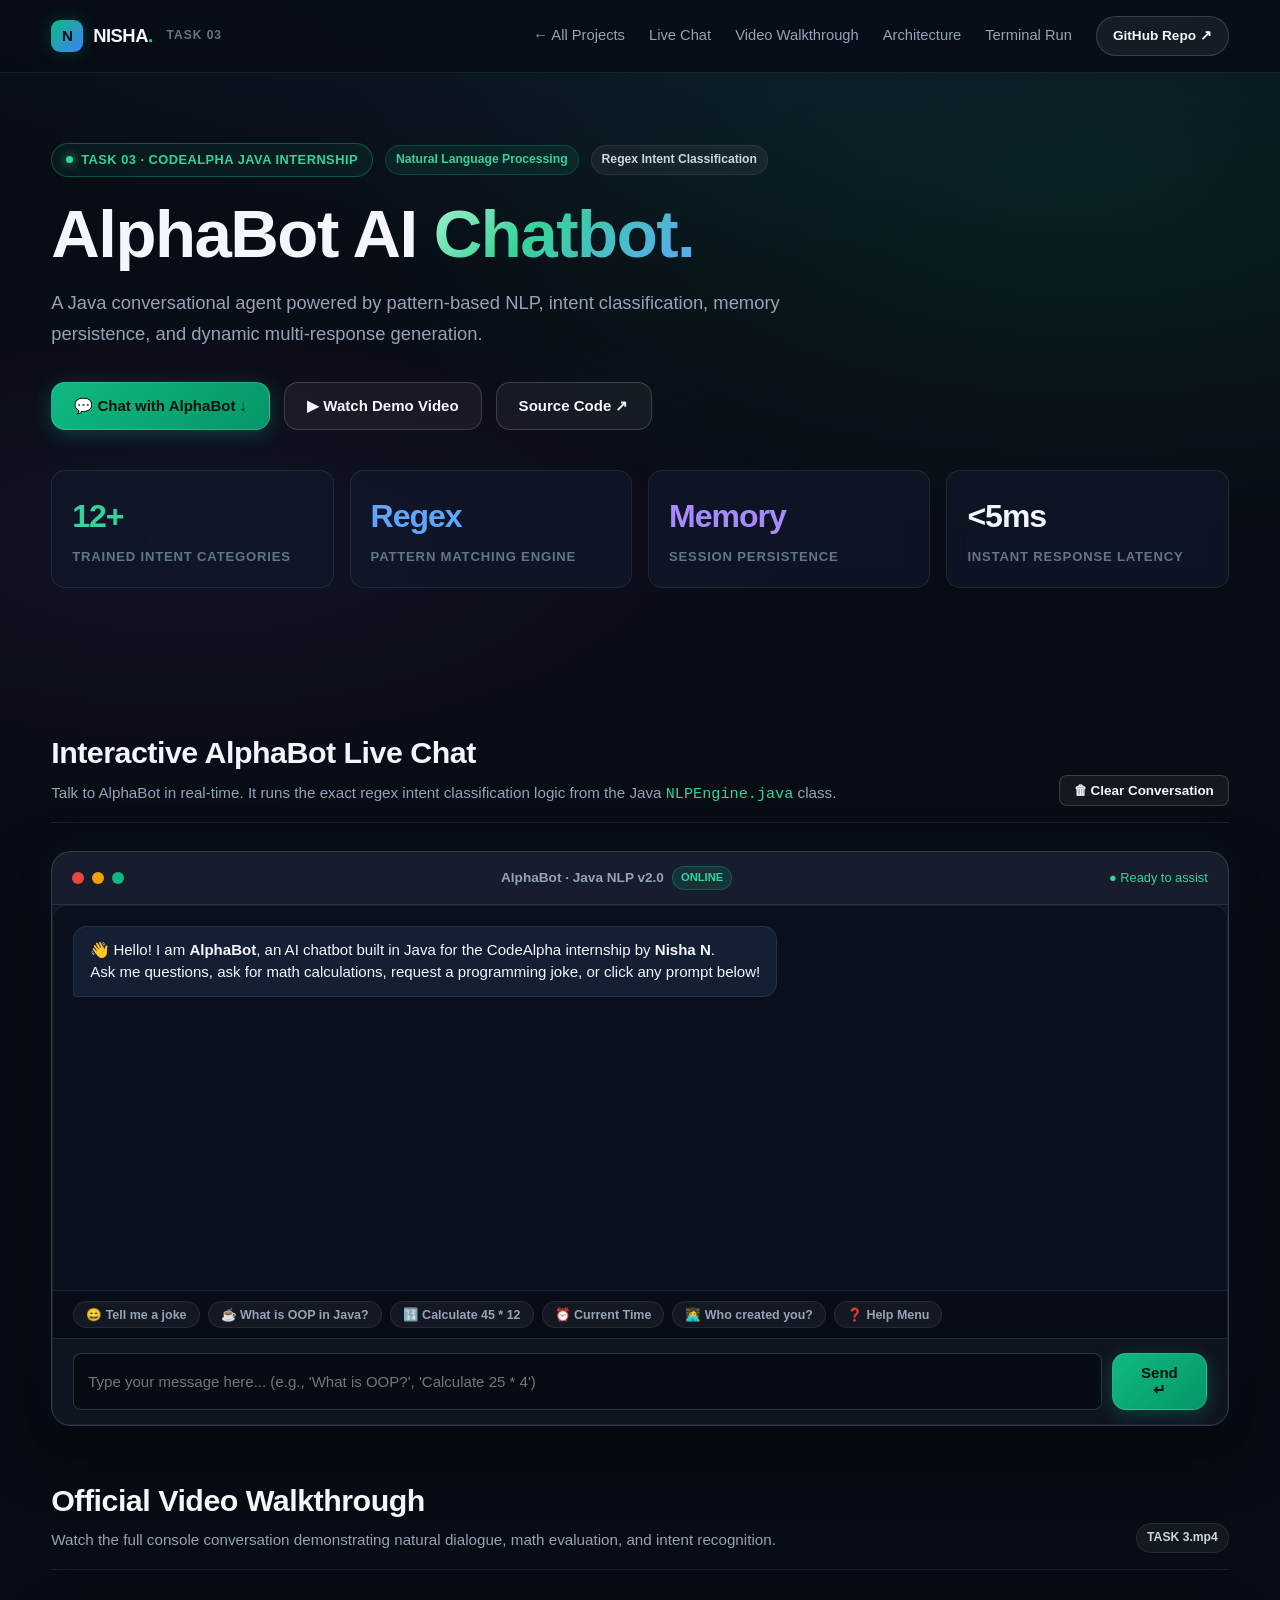
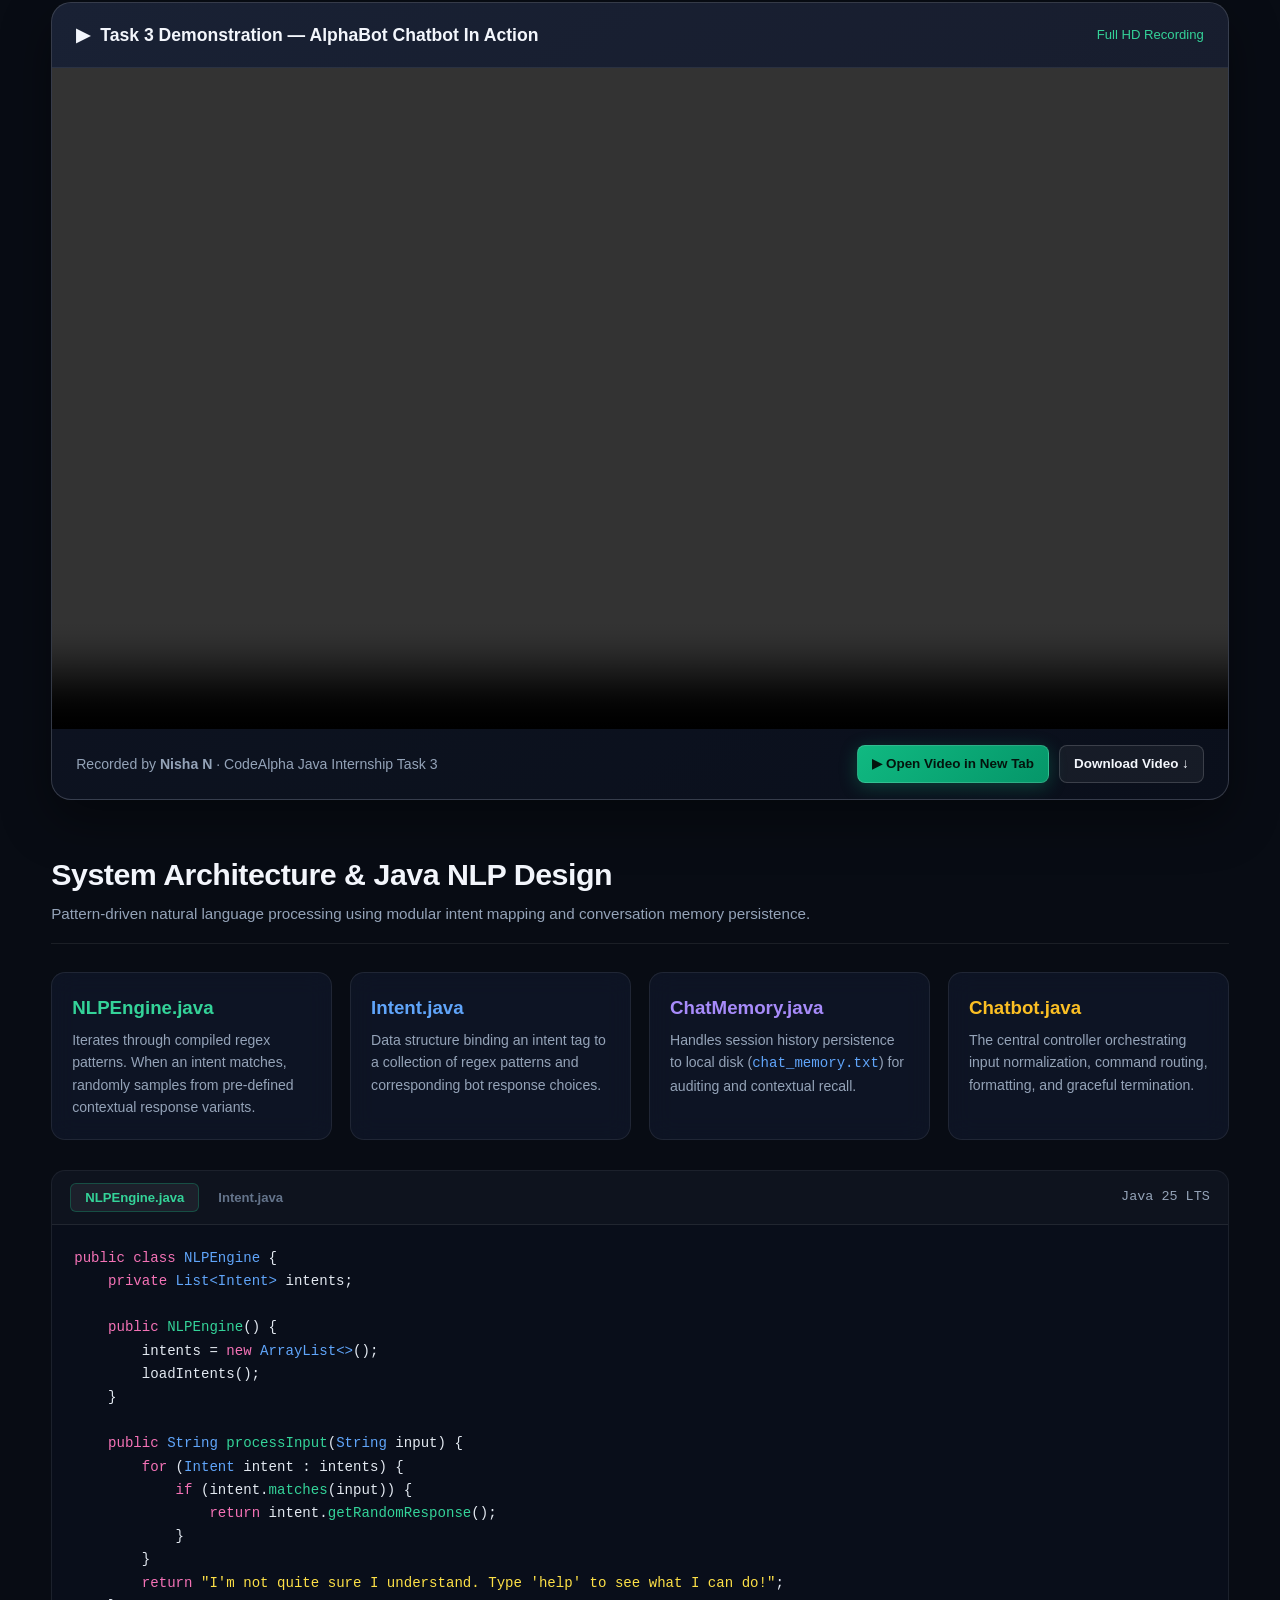
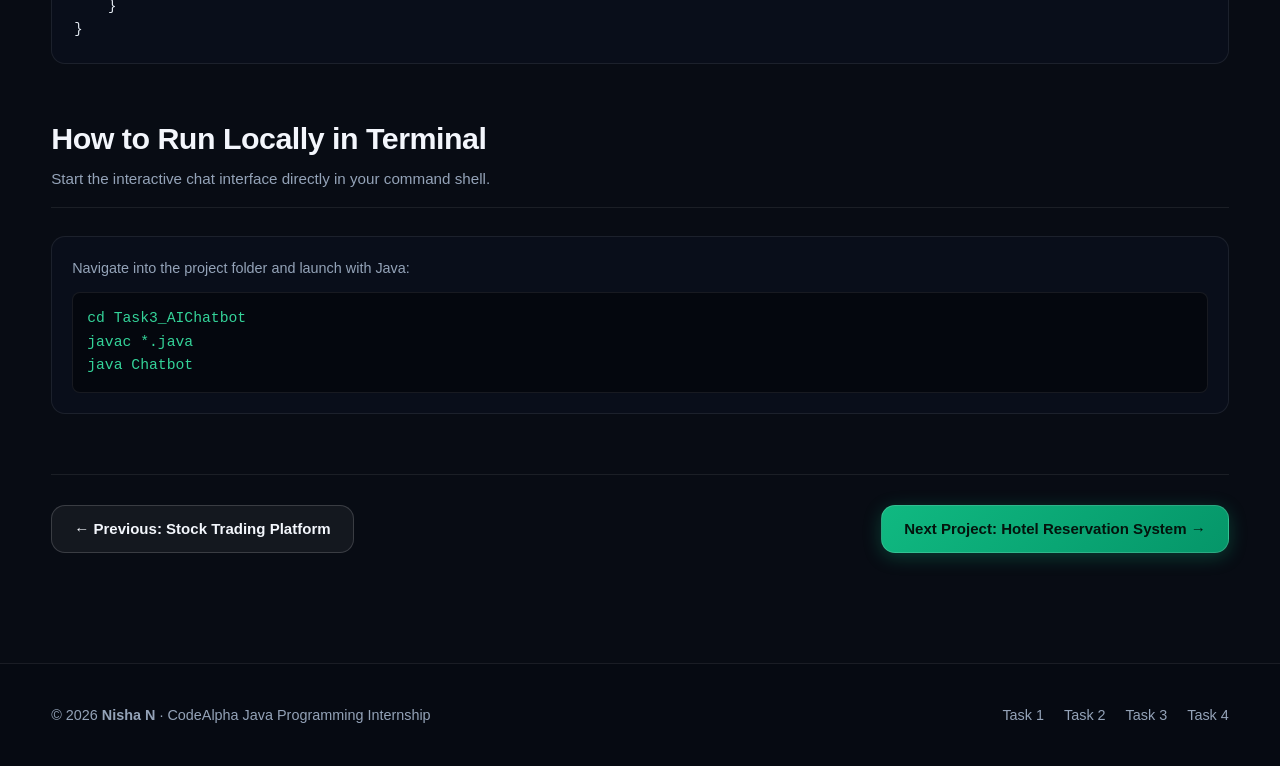
==== commit 7712b405: "Enhance video streaming across all tasks with range support" ====
--- a/alphabot-chatbot.html
+++ b/alphabot-chatbot.html
@@ -139,14 +139,18 @@
           <span style="font-size:0.82rem; color:var(--primary-light);">Full HD Recording</span>
         </div>
         <div class="video-player-box">
-          <video controls preload="metadata">
+          <video controls preload="auto" playsinline style="width:100%; height:100%; background:#000;">
+            <source src="TASK%203.mp4" type="video/mp4">
             <source src="TASK 3.mp4" type="video/mp4">
             Your browser does not support the video tag.
           </video>
         </div>
         <div class="video-footer">
           <div>Recorded by <strong>Nisha N</strong> · CodeAlpha Java Internship Task 3</div>
-          <a href="TASK 3.mp4" download class="btn secondary sm">Download Video ↓</a>
+          <div style="display:flex; gap:10px;">
+            <a href="TASK%203.mp4" target="_blank" class="btn sm">▶ Open Video in New Tab</a>
+            <a href="TASK%203.mp4" download class="btn secondary sm">Download Video ↓</a>
+          </div>
         </div>
       </div>
     </section>
